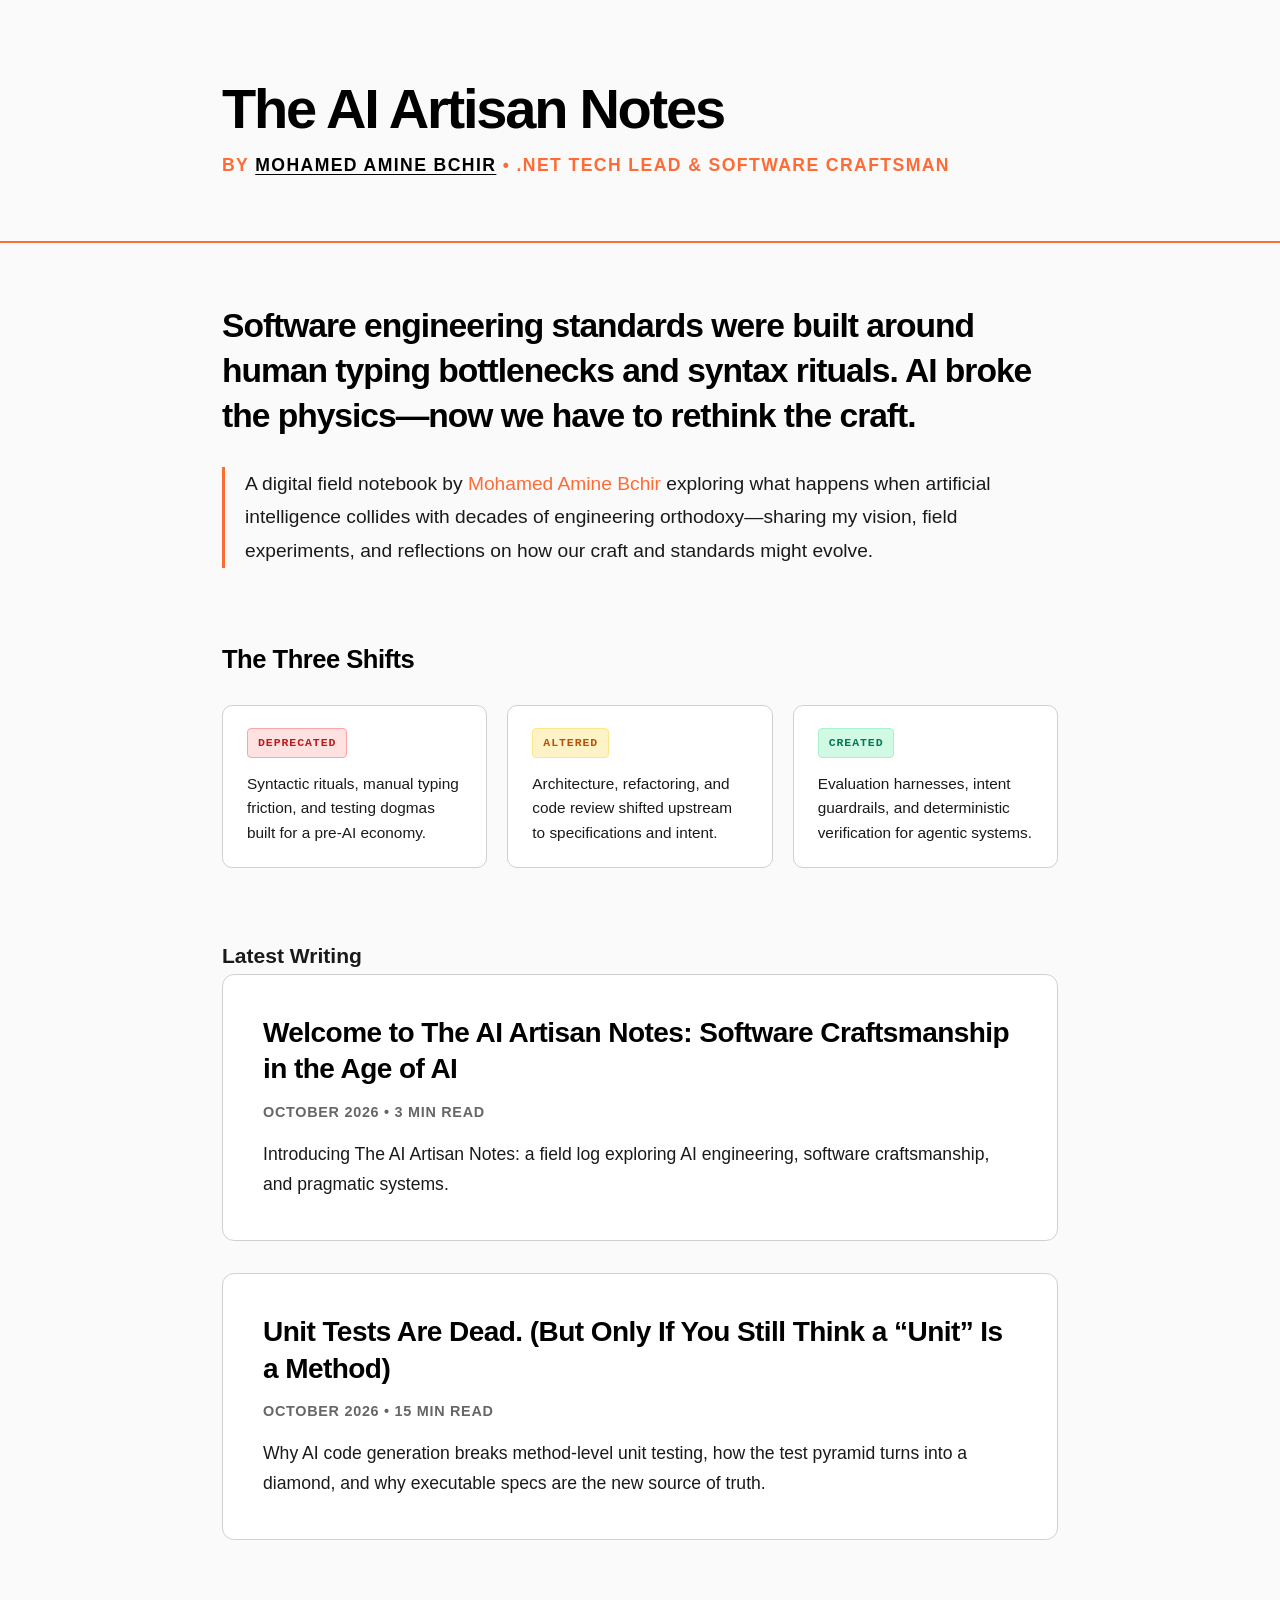
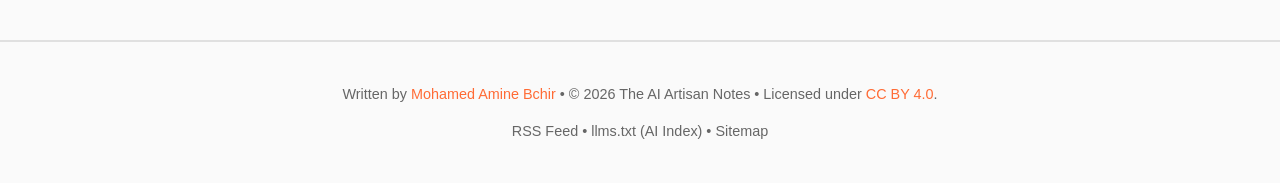
==== index.html @ e819a0ed "feat: complete editorial & discovery workflow (SEO, GEO/AEO, llms.txt, syndication)" ====
<!DOCTYPE html>
<html lang="en">
<head>
  <meta charset="UTF-8">
  <meta name="viewport" content="width=device-width, initial-scale=1.0">
  <title>The AI Artisan Notes | Rethinking Software Standards in the Age of AI</title>
  <meta name="description" content="A digital field notebook sharing a practitioner's vision and reflections on how software engineering craft and standards are evolving in the age of AI.">
  <link rel="canonical" href="https://bchir.github.io/the-ai-artisan-notes/">

  <!-- Open Graph / LinkedIn / Facebook -->
  <meta property="og:site_name" content="The AI Artisan Notes">
  <meta property="og:type" content="website">
  <meta property="og:title" content="The AI Artisan Notes | Rethinking Software Standards in the Age of AI">
  <meta property="og:description" content="A digital field notebook sharing a practitioner's vision and reflections on how software engineering craft and standards are evolving in the age of AI.">
  <meta property="og:url" content="https://bchir.github.io/the-ai-artisan-notes/">

  <!-- Twitter / X -->
  <meta name="twitter:card" content="summary_large_image">
  <meta name="twitter:title" content="The AI Artisan Notes | Rethinking Software Standards in the Age of AI">
  <meta name="twitter:description" content="A digital field notebook sharing a practitioner's vision and reflections on how software engineering craft and standards are evolving in the age of AI.">

  <!-- Feeds & Machine Discovery -->
  <link rel="alternate" type="application/rss+xml" title="The AI Artisan Notes RSS Feed" href="feed.xml">

  <link rel="stylesheet" href="assets/style.css">
  <script src="posts.js"></script>

  <!-- Structured Data (Schema.org WebSite & Person) -->
  <script type="application/ld+json">
  {
    "@context": "https://schema.org",
    "@type": "WebSite",
    "name": "The AI Artisan Notes",
    "url": "https://bchir.github.io/the-ai-artisan-notes/",
    "description": "Rethinking Software Standards in the Age of AI — Field notes, architectural patterns, and engineering reflections by Mohamed Amine Bchir.",
    "author": {
      "@type": "Person",
      "name": "Mohamed Amine Bchir",
      "jobTitle": ".NET Tech Lead & Software Craftsman",
      "url": "https://tn.linkedin.com/in/mohamed-amine-bchir",
      "sameAs": [
        "https://tn.linkedin.com/in/mohamed-amine-bchir",
        "https://github.com/Bchir"
      ]
    }
  }
  </script>
</head>
<body>
  <header class="site-header">
    <div class="container">
      <h1 class="site-title"><a href="./">The AI Artisan Notes</a></h1>
      <p class="site-subtitle">By <a href="https://tn.linkedin.com/in/mohamed-amine-bchir" target="_blank" rel="noopener">Mohamed Amine Bchir</a> &bull; .NET Tech Lead &amp; Software Craftsman</p>
    </div>
  </header>

  <main class="container">
    <section class="hero">
      <h2 class="hero-statement">
        Software engineering standards were built around human typing bottlenecks and syntax rituals. AI broke the physics—now we have to rethink the craft.
      </h2>
      <p class="hero-intro">
        A digital field notebook by <a href="https://tn.linkedin.com/in/mohamed-amine-bchir" target="_blank" rel="noopener">Mohamed Amine Bchir</a> exploring what happens when artificial intelligence collides with decades of engineering orthodoxy—sharing my vision, field experiments, and reflections on how our craft and standards might evolve.
      </p>
    </section>

    <section class="principles">
      <h3 class="section-title">The Three Shifts</h3>
      <div class="principle-grid">
        <div class="principle-card">
          <span class="principle-tag tag-deprecated">Deprecated</span>
          <p>Syntactic rituals, manual typing friction, and testing dogmas built for a pre-AI economy.</p>
        </div>
        <div class="principle-card">
          <span class="principle-tag tag-altered">Altered</span>
          <p>Architecture, refactoring, and code review shifted upstream to specifications and intent.</p>
        </div>
        <div class="principle-card">
          <span class="principle-tag tag-created">Created</span>
          <p>Evaluation harnesses, intent guardrails, and deterministic verification for agentic systems.</p>
        </div>
      </div>
    </section>

    <section class="articles-list" id="writing">
      <h3>Latest Writing</h3>
      <div id="posts"></div>
      <noscript>
        <article class="article-card">
          <h4><a href="articles/unit-tests-are-dead.html">Unit Tests Are Dead. (But Only If You Still Think a "Unit" Is a Method)</a></h4>
          <p class="article-meta">October 2026 &bull; 15 min read</p>
          <p class="article-excerpt">An exploration of how the economic model of testing has changed. Why the "test pyramid" is becoming a diamond, and why the specification is the only layer we can fully trust.</p>
        </article>
      </noscript>
    </section>
  </main>

  <footer class="site-footer">
    <div class="container">
      <p>Written by <a href="https://tn.linkedin.com/in/mohamed-amine-bchir" target="_blank" rel="noopener">Mohamed Amine Bchir</a> &bull; &copy; 2026 The AI Artisan Notes &bull; Licensed under <a href="https://creativecommons.org/licenses/by/4.0/" target="_blank" rel="noopener">CC BY 4.0</a>.</p>
      <p class="footer-links">
        <a href="feed.xml">RSS Feed</a> &bull;
        <a href="llms.txt">llms.txt (AI Index)</a> &bull;
        <a href="sitemap.xml">Sitemap</a>
      </p>
    </div>
  </footer>

  <script>
    (function(){
      var list = (window.POSTS || []).slice().sort(function(a, b) {
        return a.date < b.date ? 1 : -1;
      });
      var box = document.getElementById('posts');
      list.forEach(function(p){
        var card = document.createElement('article');
        card.className = 'article-card';
        
        var titleElem = document.createElement('h4');
        var link = document.createElement('a');
        link.href = p.url;
        link.textContent = p.title;
        titleElem.appendChild(link);
        
        var meta = document.createElement('p');
        meta.className = 'article-meta';
        var d = new Date(p.date + 'T00:00:00');
        var dateFormatted = d.toLocaleDateString('en-US', { year: 'numeric', month: 'long' });
        meta.textContent = dateFormatted + ' \u2022 ' + p.minutes + ' min read';
        
        var excerpt = document.createElement('p');
        excerpt.className = 'article-excerpt';
        excerpt.textContent = p.description;
        
        card.appendChild(titleElem);
        card.appendChild(meta);
        card.appendChild(excerpt);
        box.appendChild(card);
      });
    })();
  </script>
</body>
</html>
---- assets/style.css ----
/* ==========================================================================
   The Craftsman’s Spec — Minimalist Artisan Theme (Orange Accent)
   Reference: styleref.html
   ========================================================================== */

:root {
  --bg-color: #0a0a0a;
  --text-color: #e8e8e8;
  --heading-color: #ffffff;
  --accent-color: #ff6b35;
  --accent-hover: #ff8555;
  --muted-color: #888888;
  --border-color: #2a2a2a;
  --card-bg: #141414;
  --card-border: #1f1f1f;
  --code-bg: #121212;
  --font-sans: 'Inter', -apple-system, BlinkMacSystemFont, "Segoe UI", Roboto, Helvetica, Arial, sans-serif;
  --font-mono: "JetBrains Mono", "SFMono-Regular", Consolas, "Liberation Mono", Menlo, monospace;
}

@media (prefers-color-scheme: light) {
  :root {
    --bg-color: #fafafa;
    --text-color: #1a1a1a;
    --heading-color: #000000;
    --accent-color: #ff6b35;
    --accent-hover: #ff5520;
    --muted-color: #666666;
    --border-color: #e0e0e0;
    --card-bg: #ffffff;
    --card-border: #d0d0d0;
    --code-bg: #f4f4f4;
  }

  .tag-deprecated {
    background: #fee2e2 !important;
    color: #b91c1c !important;
    border-color: #fca5a5 !important;
  }
  .tag-altered {
    background: #fef3c7 !important;
    color: #b45309 !important;
    border-color: #fde68a !important;
  }
  .tag-created {
    background: #d1fae5 !important;
    color: #047857 !important;
    border-color: #a7f3d0 !important;
  }
}

* { 
  box-sizing: border-box; 
  margin: 0; 
  padding: 0; 
}

body {
  font-family: var(--font-sans);
  background-color: var(--bg-color);
  color: var(--text-color);
  line-height: 1.7;
  font-size: 18px;
  transition: background-color 0.3s, color 0.3s;
  -webkit-font-smoothing: antialiased;
  -moz-osx-font-smoothing: grayscale;
}

.container { 
  max-width: 900px; 
  margin: 0 auto; 
  padding: 0 32px; 
}

a {
  color: var(--accent-color);
  text-decoration: none;
  transition: color 0.2s ease;
}

a:hover {
  color: var(--accent-hover);
  text-decoration: underline;
}

/* Header */
.site-header { 
  padding: 80px 0 60px; 
  border-bottom: 2px solid var(--accent-color);
  margin-bottom: 60px;
}

.site-title { 
  font-size: 3.5rem; 
  font-weight: 900; 
  color: var(--heading-color); 
  letter-spacing: -0.04em;
  line-height: 1.05;
  margin-bottom: 12px;
}

.site-title a {
  color: var(--heading-color);
  text-decoration: none;
}

.site-title a:hover {
  color: var(--heading-color);
  text-decoration: none;
}

.site-subtitle { 
  font-size: 1.1rem; 
  color: var(--accent-color);
  font-weight: 600;
  text-transform: uppercase;
  letter-spacing: 0.08em;
}

.site-subtitle a {
  color: var(--heading-color);
  text-decoration: underline;
  text-decoration-thickness: 1px;
  text-underline-offset: 3px;
  transition: color 0.2s;
}

.site-subtitle a:hover {
  color: var(--accent-hover);
}

/* Nav / Breadcrumbs */
.site-nav {
  margin-bottom: 28px;
  font-size: 0.95rem;
  font-weight: 600;
  text-transform: uppercase;
  letter-spacing: 0.05em;
}

.site-nav a {
  color: var(--muted-color);
  text-decoration: none;
  transition: color 0.2s;
}

.site-nav a:hover {
  color: var(--accent-color);
}

/* Hero Section */
.hero {
  margin-bottom: 70px;
}

.hero-statement {
  font-size: 2.1rem;
  font-weight: 800;
  color: var(--heading-color);
  line-height: 1.35;
  margin-bottom: 28px;
  letter-spacing: -0.03em;
  max-width: 840px;
}

.hero-quote {
  font-size: 2.2rem;
  font-weight: 700;
  color: var(--heading-color);
  line-height: 1.3;
  margin-bottom: 40px;
  padding: 0;
  border: none;
  font-style: normal;
  letter-spacing: -0.02em;
  position: relative;
}

.hero-quote::before {
  content: '"';
  position: absolute;
  left: -40px;
  top: -20px;
  font-size: 6rem;
  color: var(--accent-color);
  opacity: 0.3;
  font-family: Georgia, serif;
}

.hero-quote br {
  margin-bottom: 12px;
}

.hero-intro {
  font-size: 1.2rem;
  color: var(--text-color);
  max-width: 780px;
  line-height: 1.75;
  padding-left: 20px;
  border-left: 3px solid var(--accent-color);
}

/* Principles Section */
.principles {
  margin-bottom: 70px;
}

.principles h3, .section-heading, .section-title {
  font-size: 1.6rem;
  font-weight: 800;
  color: var(--heading-color);
  margin-bottom: 24px;
  letter-spacing: -0.02em;
}

.principle-grid {
  display: grid;
  grid-template-columns: repeat(auto-fit, minmax(240px, 1fr));
  gap: 20px;
}

.principle-card {
  background-color: var(--card-bg);
  padding: 22px 24px;
  border-radius: 10px;
  border: 1px solid var(--card-border);
  transition: transform 0.2s, border-color 0.2s;
  display: flex;
  flex-direction: column;
  justify-content: flex-start;
}

.principle-card:hover {
  transform: translateY(-2px);
  border-color: var(--accent-color);
}

.principle-tag {
  align-self: flex-start;
  font-family: var(--font-mono);
  font-size: 0.72rem;
  font-weight: 700;
  text-transform: uppercase;
  letter-spacing: 0.08em;
  padding: 4px 10px;
  border-radius: 4px;
  margin-bottom: 14px;
}

.tag-deprecated {
  background: rgba(239, 68, 68, 0.12);
  color: #f87171;
  border: 1px solid rgba(239, 68, 68, 0.28);
}

.tag-altered {
  background: rgba(245, 158, 11, 0.12);
  color: #fbbf24;
  border: 1px solid rgba(245, 158, 11, 0.28);
}

.tag-created {
  background: rgba(16, 185, 129, 0.12);
  color: #34d399;
  border: 1px solid rgba(16, 185, 129, 0.28);
}

.principle-card h4 {
  font-size: 1.25rem;
  color: var(--accent-color);
  margin-bottom: 16px;
  font-weight: 700;
  letter-spacing: -0.01em;
}

.principle-card p {
  font-size: 0.96rem;
  color: var(--text-color);
  line-height: 1.6;
  margin: 0;
}

/* Articles Section */
.articles-list {
  margin-bottom: 80px;
}

.article-card {
  background-color: var(--card-bg);
  padding: 40px;
  border-radius: 12px;
  border: 1px solid var(--card-border);
  margin-bottom: 32px;
  transition: border-color 0.2s, box-shadow 0.2s, transform 0.2s;
}

.article-card:hover {
  border-color: var(--accent-color);
  box-shadow: 0 8px 24px rgba(255, 107, 53, 0.12);
  transform: translateY(-2px);
}

.article-card h4 {
  font-size: 1.75rem;
  margin-bottom: 12px;
  font-weight: 700;
  letter-spacing: -0.02em;
  line-height: 1.3;
}

.article-card h4 a {
  color: var(--heading-color);
  text-decoration: none;
  transition: color 0.2s;
}

.article-card h4 a:hover {
  color: var(--accent-color);
  text-decoration: none;
}

.article-meta {
  font-size: 0.9rem;
  color: var(--muted-color);
  margin-bottom: 16px;
  font-weight: 600;
  text-transform: uppercase;
  letter-spacing: 0.05em;
  font-family: var(--font-sans);
}

.article-excerpt {
  font-size: 1.1rem;
  color: var(--text-color);
  line-height: 1.7;
  margin: 0;
}

/* Article Page Layout & Prose */
.article-header {
  padding: 60px 0 40px;
  border-bottom: 2px solid var(--accent-color);
  margin-bottom: 48px;
}

.article-title {
  font-size: 2.8rem;
  font-weight: 900;
  color: var(--heading-color);
  letter-spacing: -0.03em;
  line-height: 1.2;
  margin-bottom: 16px;
}

.article-subtitle {
  font-size: 1.35rem;
  color: var(--text-color);
  opacity: 0.9;
  font-style: italic;
  margin-bottom: 20px;
  line-height: 1.5;
}

.article-content {
  font-size: 1.15rem;
  line-height: 1.85;
}

.article-content h2 {
  font-size: 1.85rem;
  font-weight: 800;
  color: var(--heading-color);
  margin: 54px 0 20px;
  letter-spacing: -0.02em;
  padding-bottom: 8px;
  border-bottom: 1px solid var(--border-color);
}

.article-content h3 {
  font-size: 1.45rem;
  font-weight: 700;
  color: var(--heading-color);
  margin: 40px 0 16px;
}

.article-content p {
  margin: 24px 0;
}

.article-content blockquote {
  margin: 36px 0;
  padding: 20px 28px;
  border-left: 4px solid var(--accent-color);
  background-color: var(--card-bg);
  border-radius: 0 8px 8px 0;
  font-size: 1.2rem;
  color: var(--heading-color);
}

.article-content ul, .article-content ol {
  padding-left: 28px;
  margin: 24px 0;
}

.article-content li {
  margin-bottom: 12px;
}

.article-content code {
  font-family: var(--font-mono);
  font-size: 0.9em;
  padding: 3px 6px;
  background-color: var(--code-bg);
  border: 1px solid var(--card-border);
  border-radius: 4px;
  color: var(--accent-color);
}

.article-content pre {
  background-color: var(--code-bg);
  border: 1px solid var(--card-border);
  border-radius: 8px;
  padding: 20px 24px;
  overflow-x: auto;
  font-family: var(--font-mono);
  font-size: 0.95rem;
  line-height: 1.6;
  margin: 28px 0;
}

.article-content pre code {
  padding: 0;
  background-color: transparent;
  border: none;
  color: var(--text-color);
}

/* Footer */
.site-footer {
  margin-top: 100px;
  padding: 40px 0;
  border-top: 2px solid var(--border-color);
  text-align: center;
  color: var(--muted-color);
  font-size: 0.9rem;
}

.site-footer a {
  color: var(--accent-color);
  text-decoration: none;
  transition: color 0.2s;
}

.site-footer a:hover {
  color: var(--accent-hover);
  text-decoration: underline;
}

.footer-links {
  margin-top: 12px;
  font-size: 0.9rem;
  color: var(--muted-color);
}

.footer-links a {
  color: var(--muted-color);
}

.footer-links a:hover {
  color: var(--accent-color);
}

/* Tables for Technical Breakdown & GEO Matrices */
.article-content table {
  width: 100%;
  border-collapse: collapse;
  margin: 32px 0;
  font-size: 0.95rem;
  background: var(--card-bg);
  border: 1px solid var(--border-color);
  border-radius: 6px;
  overflow: hidden;
}

.article-content th,
.article-content td {
  padding: 14px 18px;
  text-align: left;
  border-bottom: 1px solid var(--border-color);
}

.article-content th {
  background: rgba(255, 107, 53, 0.08);
  color: var(--heading-color);
  font-weight: 600;
  border-bottom: 2px solid var(--accent-color);
}

.article-content tr:last-child td {
  border-bottom: none;
}

/* Callout Alert Styling */
.article-content .alert-note {
  border-left: 4px solid var(--accent-color);
  background: rgba(255, 107, 53, 0.05);
  padding: 16px 20px;
  margin: 28px 0;
  border-radius: 0 4px 4px 0;
}


/* Responsive */
@media (max-width: 768px) {
  .site-header {
    padding: 50px 0 40px;
  }

  .site-title {
    font-size: 2.5rem;
  }

  .hero-statement {
    font-size: 1.6rem;
  }
  
  .hero-quote {
    font-size: 1.6rem;
  }
  
  .hero-quote::before {
    display: none;
  }
  
  .hero-intro {
    font-size: 1.1rem;
    padding-left: 14px;
  }
  
  .article-card {
    padding: 28px;
  }
  
  .article-card h4 {
    font-size: 1.4rem;
  }

  .article-title {
    font-size: 2.1rem;
  }

  .article-subtitle {
    font-size: 1.15rem;
  }
}
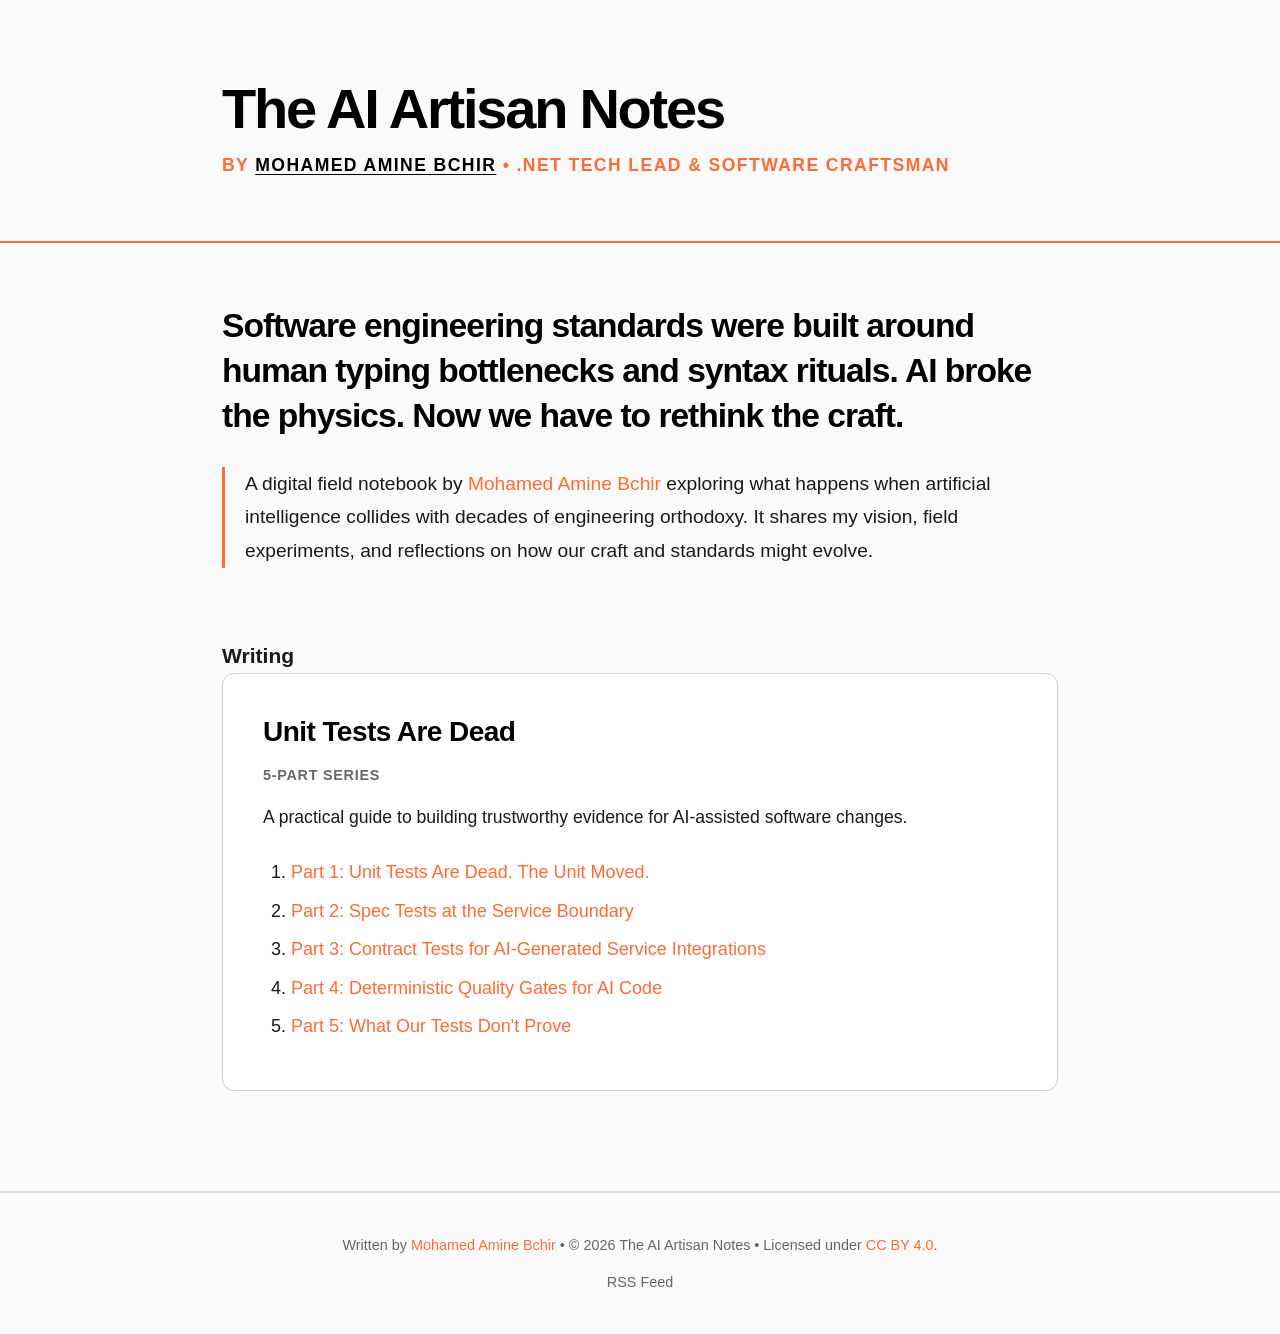
==== commit 58611a86: "Publish AI-assisted verification series Co-authored-by: Copilot <223556219+Copilot@users.noreply.git" ====
--- a/index.html
+++ b/index.html
@@ -32,7 +32,7 @@
     "@type": "WebSite",
     "name": "The AI Artisan Notes",
     "url": "https://bchir.github.io/the-ai-artisan-notes/",
-    "description": "Rethinking Software Standards in the Age of AI — Field notes, architectural patterns, and engineering reflections by Mohamed Amine Bchir.",
+    "description": "Rethinking Software Standards in the Age of AI. Field notes, architectural patterns, and engineering reflections by Mohamed Amine Bchir.",
     "author": {
       "@type": "Person",
       "name": "Mohamed Amine Bchir",
@@ -57,39 +57,28 @@
   <main class="container">
     <section class="hero">
       <h2 class="hero-statement">
-        Software engineering standards were built around human typing bottlenecks and syntax rituals. AI broke the physics—now we have to rethink the craft.
+        Software engineering standards were built around human typing bottlenecks and syntax rituals. AI broke the physics. Now we have to rethink the craft.
       </h2>
       <p class="hero-intro">
-        A digital field notebook by <a href="https://tn.linkedin.com/in/mohamed-amine-bchir" target="_blank" rel="noopener">Mohamed Amine Bchir</a> exploring what happens when artificial intelligence collides with decades of engineering orthodoxy—sharing my vision, field experiments, and reflections on how our craft and standards might evolve.
+        A digital field notebook by <a href="https://tn.linkedin.com/in/mohamed-amine-bchir" target="_blank" rel="noopener">Mohamed Amine Bchir</a> exploring what happens when artificial intelligence collides with decades of engineering orthodoxy. It shares my vision, field experiments, and reflections on how our craft and standards might evolve.
       </p>
     </section>
 
-    <section class="principles">
-      <h3 class="section-title">The Three Shifts</h3>
-      <div class="principle-grid">
-        <div class="principle-card">
-          <span class="principle-tag tag-deprecated">Deprecated</span>
-          <p>Syntactic rituals, manual typing friction, and testing dogmas built for a pre-AI economy.</p>
-        </div>
-        <div class="principle-card">
-          <span class="principle-tag tag-altered">Altered</span>
-          <p>Architecture, refactoring, and code review shifted upstream to specifications and intent.</p>
-        </div>
-        <div class="principle-card">
-          <span class="principle-tag tag-created">Created</span>
-          <p>Evaluation harnesses, intent guardrails, and deterministic verification for agentic systems.</p>
-        </div>
-      </div>
-    </section>
-
     <section class="articles-list" id="writing">
-      <h3>Latest Writing</h3>
+      <h3>Writing</h3>
       <div id="posts"></div>
       <noscript>
         <article class="article-card">
-          <h4><a href="articles/unit-tests-are-dead.html">Unit Tests Are Dead. (But Only If You Still Think a "Unit" Is a Method)</a></h4>
-          <p class="article-meta">October 2026 &bull; 15 min read</p>
-          <p class="article-excerpt">An exploration of how the economic model of testing has changed. Why the "test pyramid" is becoming a diamond, and why the specification is the only layer we can fully trust.</p>
+          <h4>AI-Assisted Software Verification</h4>
+          <p class="article-meta">Five-part series</p>
+          <p class="article-excerpt">A practical guide to building trustworthy evidence for AI-assisted software changes.</p>
+          <ol class="series-parts">
+            <li><a href="articles/ai-unit-tests-unit-moved.html">Unit Tests Are Dead. The Unit Moved.</a></li>
+            <li><a href="articles/testing-real-service-boundaries.html">Spec Tests at the Service Boundary</a></li>
+            <li><a href="articles/contract-and-integration-testing.html">Contract Tests for AI-Generated Service Integrations</a></li>
+            <li><a href="articles/deterministic-quality-gates-for-ai-code.html">Deterministic Quality Gates for AI Code</a></li>
+            <li><a href="articles/what-our-tests-dont-prove.html">What Our Tests Don't Prove</a></li>
+          </ol>
         </article>
       </noscript>
     </section>
@@ -99,9 +88,7 @@
     <div class="container">
       <p>Written by <a href="https://tn.linkedin.com/in/mohamed-amine-bchir" target="_blank" rel="noopener">Mohamed Amine Bchir</a> &bull; &copy; 2026 The AI Artisan Notes &bull; Licensed under <a href="https://creativecommons.org/licenses/by/4.0/" target="_blank" rel="noopener">CC BY 4.0</a>.</p>
       <p class="footer-links">
-        <a href="feed.xml">RSS Feed</a> &bull;
-        <a href="llms.txt">llms.txt (AI Index)</a> &bull;
-        <a href="sitemap.xml">Sitemap</a>
+        <a href="feed.xml">RSS Feed</a>
       </p>
     </div>
   </footer>
@@ -109,10 +96,52 @@
   <script>
     (function(){
       var list = (window.POSTS || []).slice().sort(function(a, b) {
-        return a.date < b.date ? 1 : -1;
+        if (a.date !== b.date) return a.date < b.date ? 1 : -1;
+        return (a.seriesOrder || 0) - (b.seriesOrder || 0);
       });
       var box = document.getElementById('posts');
+      var renderedSeries = {};
       list.forEach(function(p){
+        if (p.seriesTitle) {
+          if (renderedSeries[p.seriesTitle]) return;
+          renderedSeries[p.seriesTitle] = true;
+
+          var seriesPosts = list.filter(function(item) {
+            return item.seriesTitle === p.seriesTitle;
+          }).sort(function(a, b) {
+            return a.seriesOrder - b.seriesOrder;
+          });
+          var seriesCard = document.createElement('article');
+          seriesCard.className = 'article-card series-card';
+          var seriesHeading = document.createElement('h4');
+          seriesHeading.textContent = p.seriesTitle;
+          seriesCard.appendChild(seriesHeading);
+
+          var seriesMeta = document.createElement('p');
+          seriesMeta.className = 'article-meta';
+          seriesMeta.textContent = seriesPosts.length + '-part series';
+          seriesCard.appendChild(seriesMeta);
+
+          var seriesIntro = document.createElement('p');
+          seriesIntro.className = 'article-excerpt';
+          seriesIntro.textContent = 'A practical guide to building trustworthy evidence for AI-assisted software changes.';
+          seriesCard.appendChild(seriesIntro);
+
+          var parts = document.createElement('ol');
+          parts.className = 'series-parts';
+          seriesPosts.forEach(function(part) {
+            var item = document.createElement('li');
+            var partLink = document.createElement('a');
+            partLink.href = part.url;
+            partLink.textContent = 'Part ' + part.seriesOrder + ': ' + part.title;
+            item.appendChild(partLink);
+            parts.appendChild(item);
+          });
+          seriesCard.appendChild(parts);
+          box.appendChild(seriesCard);
+          return;
+        }
+
         var card = document.createElement('article');
         card.className = 'article-card';
         
--- a/assets/style.css
+++ b/assets/style.css
@@ -336,6 +336,19 @@
   margin: 0;
 }
 
+.series-card h4 {
+  color: var(--heading-color);
+}
+
+.series-parts {
+  margin: 24px 0 0;
+  padding-left: 28px;
+}
+
+.series-parts li {
+  margin-bottom: 8px;
+}
+
 /* Article Page Layout & Prose */
 .article-header {
   padding: 60px 0 40px;
